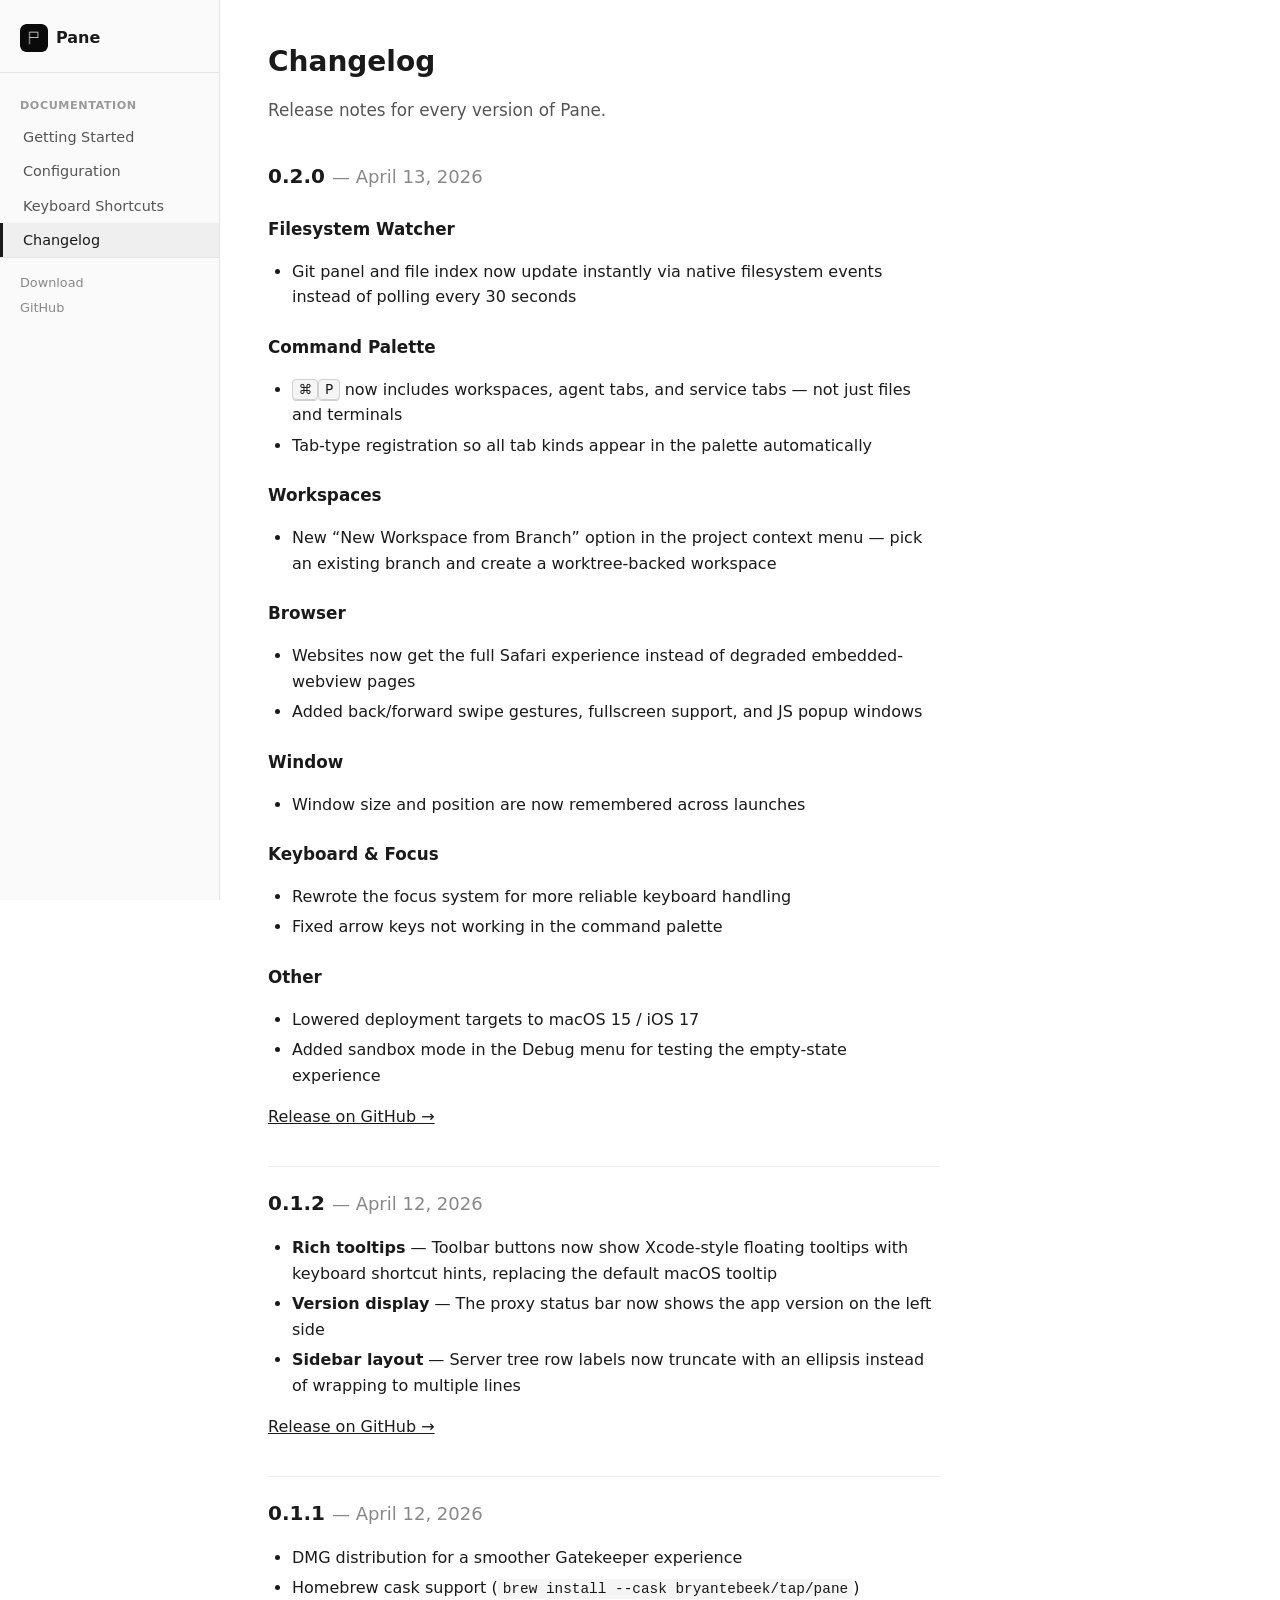
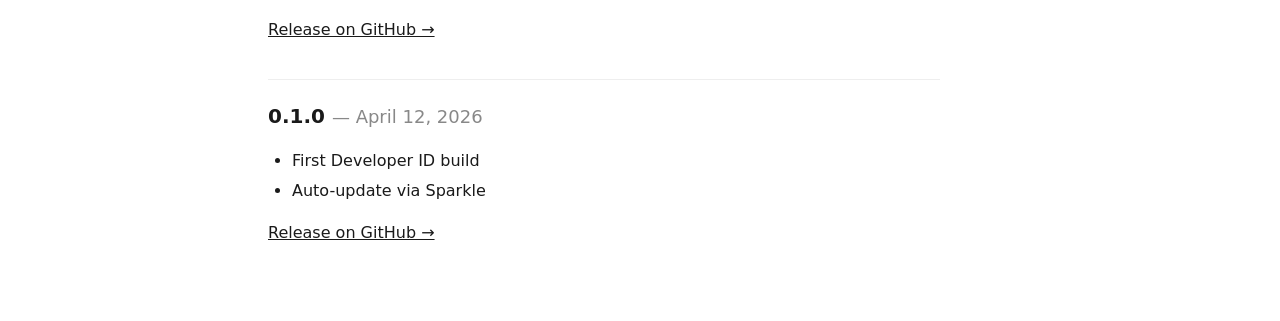
==== docs/changelog.html @ 3a4d7be1 "add: changelog page + remote-first headline - New docs/changelog.html listing every release with dat" ====
<!doctype html>
<html lang="en">
<head>
  <meta charset="utf-8">
  <title>Changelog — Pane</title>
  <meta name="viewport" content="width=device-width, initial-scale=1">
  <link rel="icon" href="../icon.png" type="image/png">
  <link rel="stylesheet" href="style.css">
</head>
<body>
  <div class="docs-layout">
    <aside class="sidebar">
      <a href="../" class="sidebar-brand">
        <img src="../icon.png" width="28" height="28" alt="Pane">
        <span>Pane</span>
      </a>
      <input type="checkbox" id="menu" class="menu-toggle">
      <label for="menu" class="menu-label">
        <svg width="18" height="18" viewBox="0 0 18 18" fill="none"><path d="M3 5h12M3 9h12M3 13h12" stroke="#555" stroke-width="1.5" stroke-linecap="round"/></svg>
      </label>
      <div class="sidebar-section">
        <div class="sidebar-heading">Documentation</div>
        <a href="getting-started.html" class="sidebar-link">Getting Started</a>
        <a href="configuration.html" class="sidebar-link">Configuration</a>
        <a href="keyboard-shortcuts.html" class="sidebar-link">Keyboard Shortcuts</a>
        <a href="changelog.html" class="sidebar-link active">Changelog</a>
      </div>
      <div class="sidebar-footer">
        <a href="https://github.com/bryantebeek/pane-releases/releases/latest">Download</a>
        <a href="https://github.com/bryantebeek/pane-releases">GitHub</a>
      </div>
    </aside>

    <article class="content">
      <h1>Changelog</h1>
      <p class="subtitle">Release notes for every version of Pane.</p>

      <h2>0.2.0 <span class="changelog-date">— April 13, 2026</span></h2>

      <h3>Filesystem Watcher</h3>
      <ul>
        <li>Git panel and file index now update instantly via native filesystem events instead of polling every 30 seconds</li>
      </ul>

      <h3>Command Palette</h3>
      <ul>
        <li><kbd>⌘</kbd><kbd>P</kbd> now includes workspaces, agent tabs, and service tabs &mdash; not just files and terminals</li>
        <li>Tab-type registration so all tab kinds appear in the palette automatically</li>
      </ul>

      <h3>Workspaces</h3>
      <ul>
        <li>New &ldquo;New Workspace from Branch&rdquo; option in the project context menu &mdash; pick an existing branch and create a worktree-backed workspace</li>
      </ul>

      <h3>Browser</h3>
      <ul>
        <li>Websites now get the full Safari experience instead of degraded embedded-webview pages</li>
        <li>Added back/forward swipe gestures, fullscreen support, and JS popup windows</li>
      </ul>

      <h3>Window</h3>
      <ul>
        <li>Window size and position are now remembered across launches</li>
      </ul>

      <h3>Keyboard &amp; Focus</h3>
      <ul>
        <li>Rewrote the focus system for more reliable keyboard handling</li>
        <li>Fixed arrow keys not working in the command palette</li>
      </ul>

      <h3>Other</h3>
      <ul>
        <li>Lowered deployment targets to macOS 15 / iOS 17</li>
        <li>Added sandbox mode in the Debug menu for testing the empty-state experience</li>
      </ul>

      <p><a href="https://github.com/bryantebeek/pane-releases/releases/tag/v0.2.0">Release on GitHub &rarr;</a></p>

      <h2>0.1.2 <span class="changelog-date">— April 12, 2026</span></h2>
      <ul>
        <li><strong>Rich tooltips</strong> &mdash; Toolbar buttons now show Xcode-style floating tooltips with keyboard shortcut hints, replacing the default macOS tooltip</li>
        <li><strong>Version display</strong> &mdash; The proxy status bar now shows the app version on the left side</li>
        <li><strong>Sidebar layout</strong> &mdash; Server tree row labels now truncate with an ellipsis instead of wrapping to multiple lines</li>
      </ul>
      <p><a href="https://github.com/bryantebeek/pane-releases/releases/tag/v0.1.2">Release on GitHub &rarr;</a></p>

      <h2>0.1.1 <span class="changelog-date">— April 12, 2026</span></h2>
      <ul>
        <li>DMG distribution for a smoother Gatekeeper experience</li>
        <li>Homebrew cask support (<code>brew install --cask bryantebeek/tap/pane</code>)</li>
      </ul>
      <p><a href="https://github.com/bryantebeek/pane-releases/releases/tag/v0.1.1">Release on GitHub &rarr;</a></p>

      <h2>0.1.0 <span class="changelog-date">— April 12, 2026</span></h2>
      <ul>
        <li>First Developer ID build</li>
        <li>Auto-update via Sparkle</li>
      </ul>
      <p><a href="https://github.com/bryantebeek/pane-releases/releases/tag/v0.1.0">Release on GitHub &rarr;</a></p>
    </article>
  </div>
</body>
</html>
---- docs/style.css ----
/* ── Reset & base ── */
*, *::before, *::after { box-sizing: border-box; }

body {
  font: 16px/1.6 -apple-system, system-ui, sans-serif;
  margin: 0;
  padding: 0;
  color: #1a1a1a;
  background: #fff;
}

a { color: #1a1a1a; }
a:hover { color: #555; }

/* ── Layout ── */
.docs-layout {
  display: grid;
  grid-template-columns: 220px 1fr;
  min-height: 100vh;
}

/* ── Sidebar ── */
.sidebar {
  position: sticky;
  top: 0;
  height: 100vh;
  overflow-y: auto;
  border-right: 1px solid #e5e5e5;
  padding: 1.5rem 0;
  background: #fafafa;
}

.sidebar-brand {
  display: flex;
  align-items: center;
  gap: 0.5rem;
  padding: 0 1.25rem 1.25rem;
  text-decoration: none;
  color: #1a1a1a;
  border-bottom: 1px solid #e5e5e5;
  margin-bottom: 0.75rem;
}
.sidebar-brand img { border-radius: 22%; }
.sidebar-brand span { font-weight: 600; font-size: 1rem; }

.sidebar-section {
  padding: 0.5rem 0 0;
}

.sidebar-heading {
  font-size: 0.7rem;
  font-weight: 600;
  text-transform: uppercase;
  letter-spacing: 0.05em;
  color: #999;
  padding: 0.25rem 1.25rem 0.35rem;
}

.sidebar-link {
  display: block;
  padding: 0.35rem 1.25rem;
  font-size: 0.9rem;
  text-decoration: none;
  color: #555;
  border-left: 3px solid transparent;
  transition: background 0.1s, color 0.1s;
}
.sidebar-link:hover {
  background: #f0f0f0;
  color: #1a1a1a;
}
.sidebar-link.active {
  color: #1a1a1a;
  font-weight: 500;
  background: #efefef;
  border-left-color: #1a1a1a;
}

.sidebar-footer {
  padding: 1rem 1.25rem 0;
  margin-top: auto;
  border-top: 1px solid #e5e5e5;
  padding-top: 0.75rem;
}

.sidebar-footer a {
  display: block;
  font-size: 0.8rem;
  color: #888;
  text-decoration: none;
  padding: 0.15rem 0;
}
.sidebar-footer a:hover { color: #1a1a1a; }

/* ── Mobile toggle ── */
.menu-toggle { display: none; }
.menu-label { display: none; }

/* ── Content ── */
.content {
  max-width: 48rem;
  padding: 2.5rem 3rem 4rem;
}

.content h1 { font-size: 1.75rem; margin: 0 0 0.25rem; }

.subtitle {
  color: #555;
  font-size: 1.05rem;
  margin: 0 0 2rem;
}

.content h2 {
  font-size: 1.25rem;
  margin: 2.25rem 0 0.75rem;
  padding-top: 1.25rem;
  border-top: 1px solid #eee;
}
.content h2:first-of-type { border-top: none; padding-top: 0; }

.content h3 { font-size: 1.05rem; margin: 1.5rem 0 0.5rem; }

.changelog-date {
  font-weight: 400;
  color: #888;
  font-size: 0.9em;
}

.content p { margin: 0.75rem 0; }

code {
  font-family: 'SF Mono', 'Menlo', monospace;
  font-size: 0.9em;
  background: #f5f5f5;
  padding: 0.15em 0.35em;
  border-radius: 4px;
}

pre {
  background: #0d0d0d;
  color: #e0e0e0;
  padding: 1rem 1.25rem;
  border-radius: 8px;
  overflow-x: auto;
  font-size: 0.9rem;
  line-height: 1.5;
}
pre code { background: none; padding: 0; color: inherit; }

.comment { color: #6a737d; }
.string { color: #79b8ff; }
.key { color: #b392f0; }

table {
  width: 100%;
  border-collapse: collapse;
  margin: 1rem 0;
  font-size: 0.95rem;
}

th {
  text-align: left;
  font-weight: 600;
  padding: 0.5rem 0.75rem;
  border-bottom: 2px solid #e5e5e5;
}

td {
  padding: 0.5rem 0.75rem;
  border-bottom: 1px solid #f0f0f0;
  vertical-align: top;
}

td:first-child { white-space: nowrap; }

kbd {
  font-family: -apple-system, system-ui, sans-serif;
  font-size: 0.85em;
  background: #f5f5f5;
  border: 1px solid #d0d0d0;
  border-radius: 4px;
  padding: 0.1em 0.4em;
  box-shadow: 0 1px 0 #d0d0d0;
}

ul, ol { padding-left: 1.5rem; }
li { margin: 0.3rem 0; }

.field-table td:first-child code { font-weight: 600; }

.note {
  background: #f8f8f8;
  border-left: 3px solid #d0d0d0;
  padding: 0.75rem 1rem;
  margin: 1rem 0;
  font-size: 0.95rem;
  color: #555;
}

/* ── Responsive ── */
@media (max-width: 768px) {
  .docs-layout {
    grid-template-columns: 1fr;
  }

  .sidebar {
    position: relative;
    height: auto;
    border-right: none;
    border-bottom: 1px solid #e5e5e5;
    padding: 0;
    overflow: visible;
  }

  .sidebar-brand {
    padding: 0.75rem 1rem;
    margin-bottom: 0;
    border-bottom: none;
  }

  /* Hamburger toggle */
  .menu-label {
    display: flex;
    align-items: center;
    justify-content: center;
    position: absolute;
    top: 0.65rem;
    right: 0.75rem;
    width: 36px;
    height: 36px;
    cursor: pointer;
    border-radius: 6px;
    z-index: 2;
  }
  .menu-label:hover { background: #eee; }
  .menu-label svg { display: block; }

  .sidebar-section {
    display: none;
    padding: 0 0 0.5rem;
    border-top: 1px solid #e5e5e5;
  }

  .sidebar-footer {
    display: none;
    border-top: 1px solid #e5e5e5;
    padding: 0.5rem 1.25rem 0.75rem;
    margin-top: 0;
  }

  .menu-toggle:checked ~ .sidebar-section,
  .menu-toggle:checked ~ .sidebar-footer {
    display: block;
  }

  .sidebar-link { padding: 0.4rem 1.25rem; }

  .content {
    padding: 1.5rem 1rem 3rem;
  }

  .content h1 { font-size: 1.4rem; }
  table { font-size: 0.85rem; }
  td, th { padding: 0.4rem 0.5rem; }
}
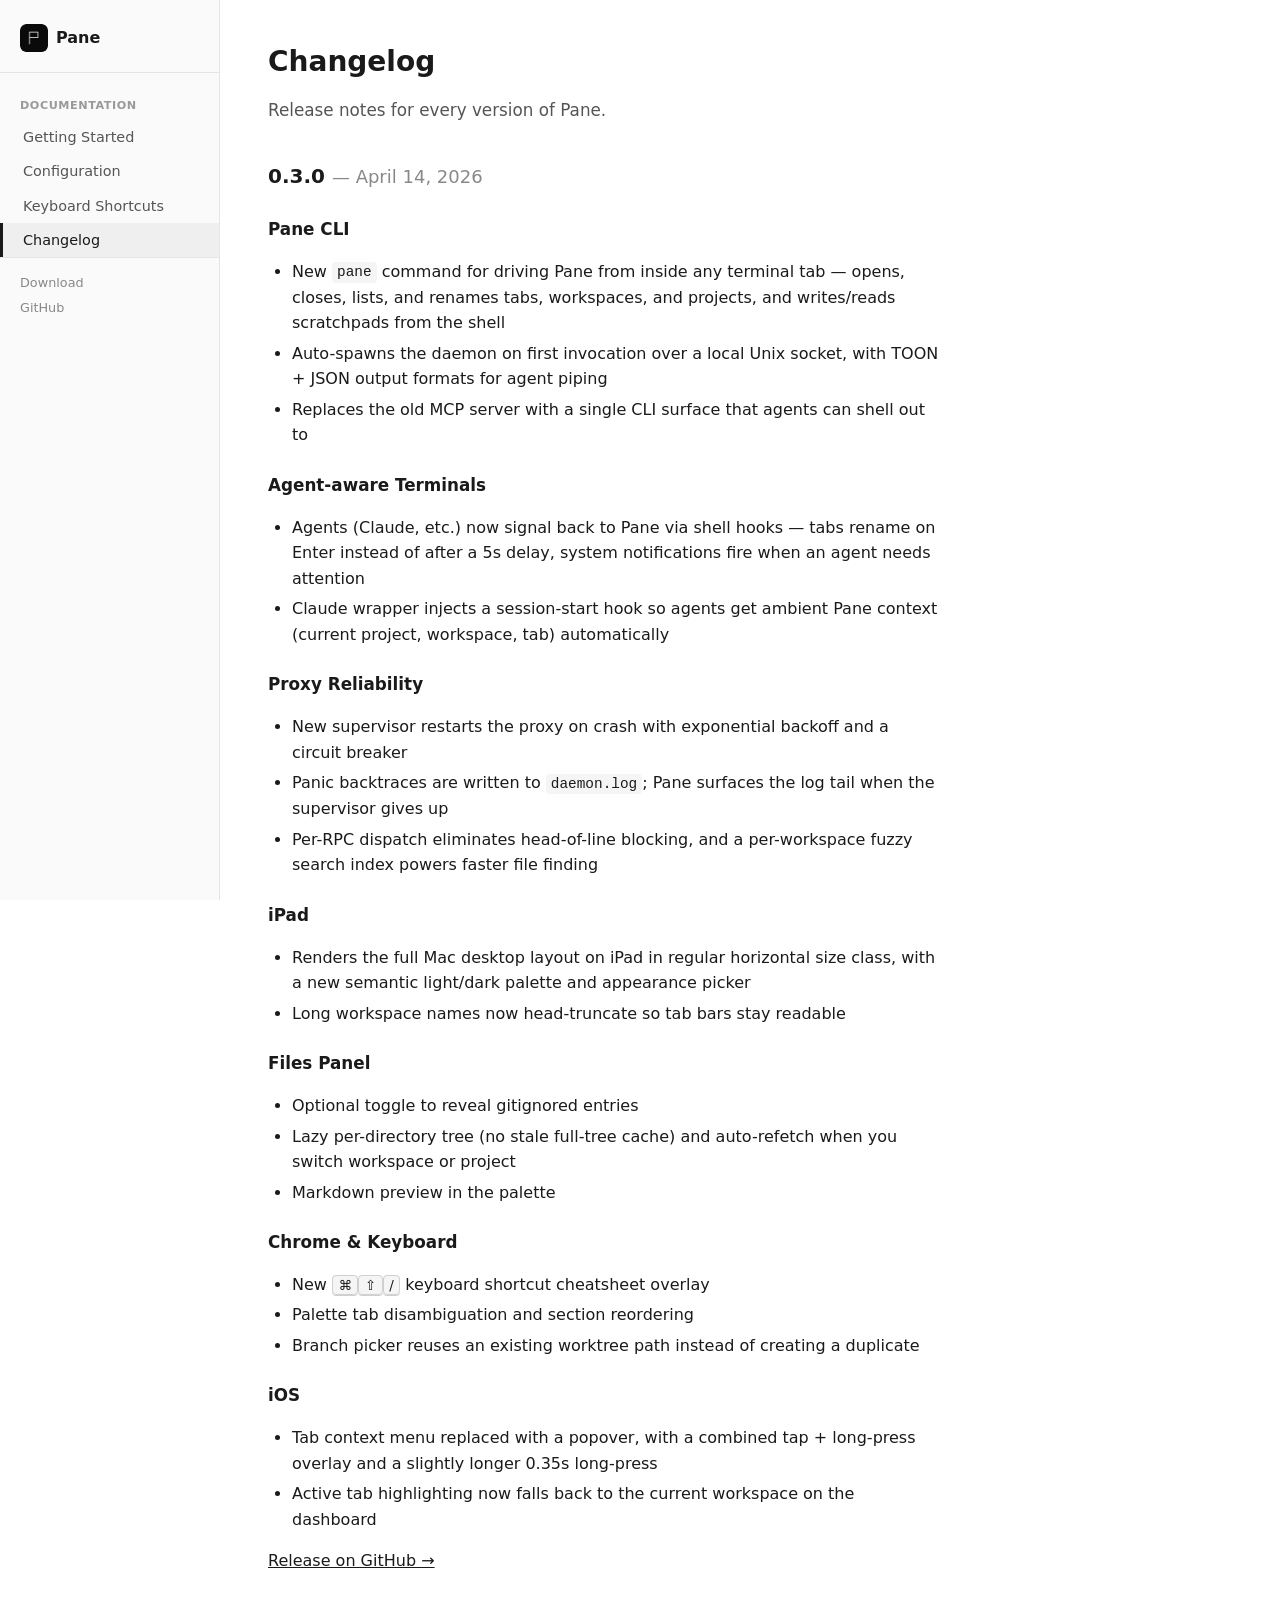
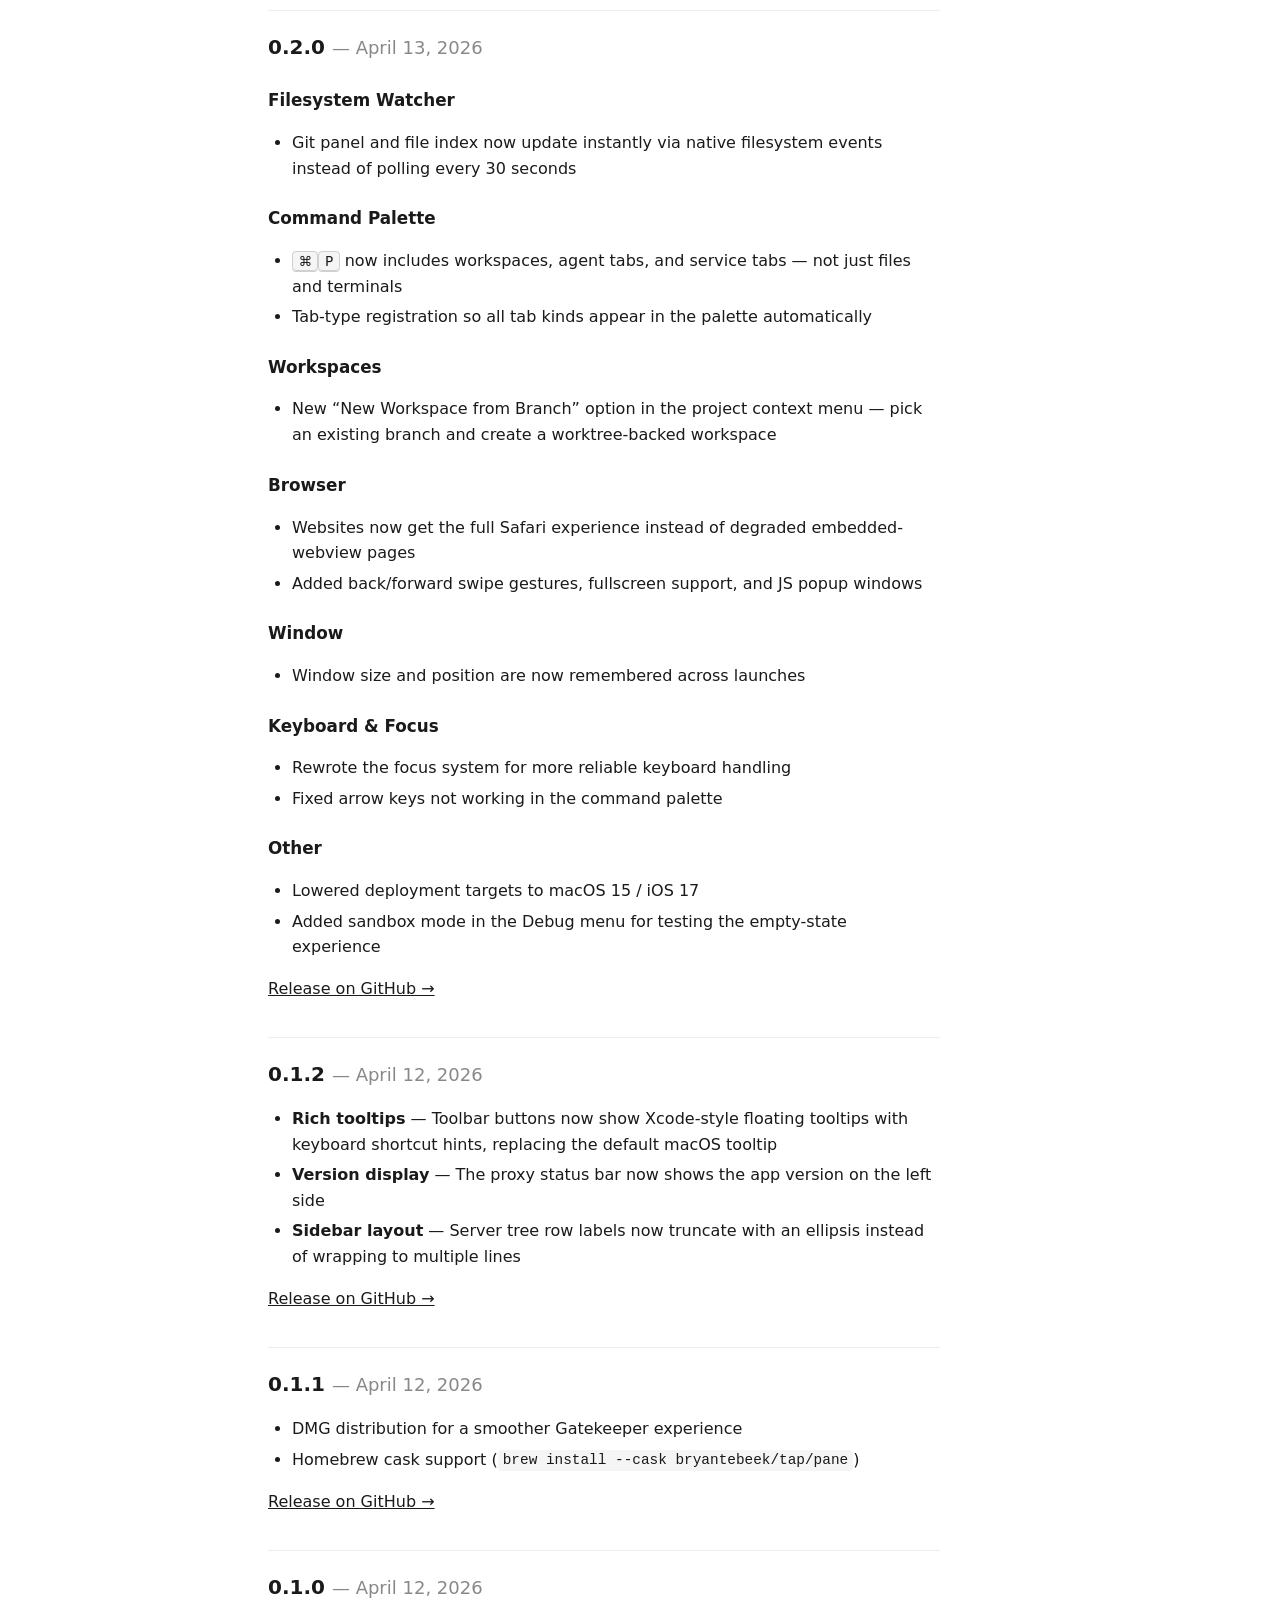
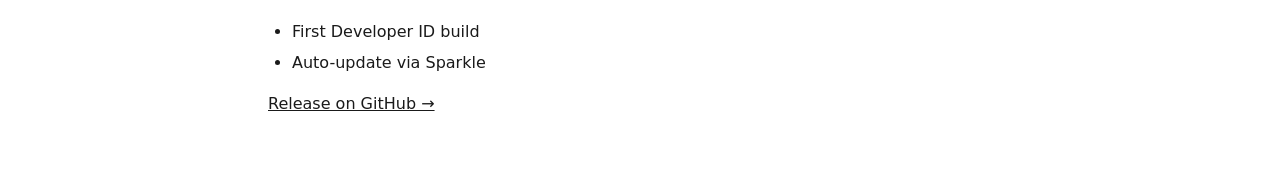
==== commit 0f96e3f2: "release: v0.3.0" ====
--- a/docs/changelog.html
+++ b/docs/changelog.html
@@ -34,6 +34,56 @@
     <article class="content">
       <h1>Changelog</h1>
       <p class="subtitle">Release notes for every version of Pane.</p>
+
+      <h2>0.3.0 <span class="changelog-date">— April 14, 2026</span></h2>
+
+      <h3>Pane CLI</h3>
+      <ul>
+        <li>New <code>pane</code> command for driving Pane from inside any terminal tab &mdash; opens, closes, lists, and renames tabs, workspaces, and projects, and writes/reads scratchpads from the shell</li>
+        <li>Auto-spawns the daemon on first invocation over a local Unix socket, with TOON + JSON output formats for agent piping</li>
+        <li>Replaces the old MCP server with a single CLI surface that agents can shell out to</li>
+      </ul>
+
+      <h3>Agent-aware Terminals</h3>
+      <ul>
+        <li>Agents (Claude, etc.) now signal back to Pane via shell hooks &mdash; tabs rename on Enter instead of after a 5s delay, system notifications fire when an agent needs attention</li>
+        <li>Claude wrapper injects a session-start hook so agents get ambient Pane context (current project, workspace, tab) automatically</li>
+      </ul>
+
+      <h3>Proxy Reliability</h3>
+      <ul>
+        <li>New supervisor restarts the proxy on crash with exponential backoff and a circuit breaker</li>
+        <li>Panic backtraces are written to <code>daemon.log</code>; Pane surfaces the log tail when the supervisor gives up</li>
+        <li>Per-RPC dispatch eliminates head-of-line blocking, and a per-workspace fuzzy search index powers faster file finding</li>
+      </ul>
+
+      <h3>iPad</h3>
+      <ul>
+        <li>Renders the full Mac desktop layout on iPad in regular horizontal size class, with a new semantic light/dark palette and appearance picker</li>
+        <li>Long workspace names now head-truncate so tab bars stay readable</li>
+      </ul>
+
+      <h3>Files Panel</h3>
+      <ul>
+        <li>Optional toggle to reveal gitignored entries</li>
+        <li>Lazy per-directory tree (no stale full-tree cache) and auto-refetch when you switch workspace or project</li>
+        <li>Markdown preview in the palette</li>
+      </ul>
+
+      <h3>Chrome &amp; Keyboard</h3>
+      <ul>
+        <li>New <kbd>⌘</kbd><kbd>⇧</kbd><kbd>/</kbd> keyboard shortcut cheatsheet overlay</li>
+        <li>Palette tab disambiguation and section reordering</li>
+        <li>Branch picker reuses an existing worktree path instead of creating a duplicate</li>
+      </ul>
+
+      <h3>iOS</h3>
+      <ul>
+        <li>Tab context menu replaced with a popover, with a combined tap + long-press overlay and a slightly longer 0.35s long-press</li>
+        <li>Active tab highlighting now falls back to the current workspace on the dashboard</li>
+      </ul>
+
+      <p><a href="https://github.com/bryantebeek/pane-releases/releases/tag/v0.3.0">Release on GitHub &rarr;</a></p>
 
       <h2>0.2.0 <span class="changelog-date">— April 13, 2026</span></h2>
 
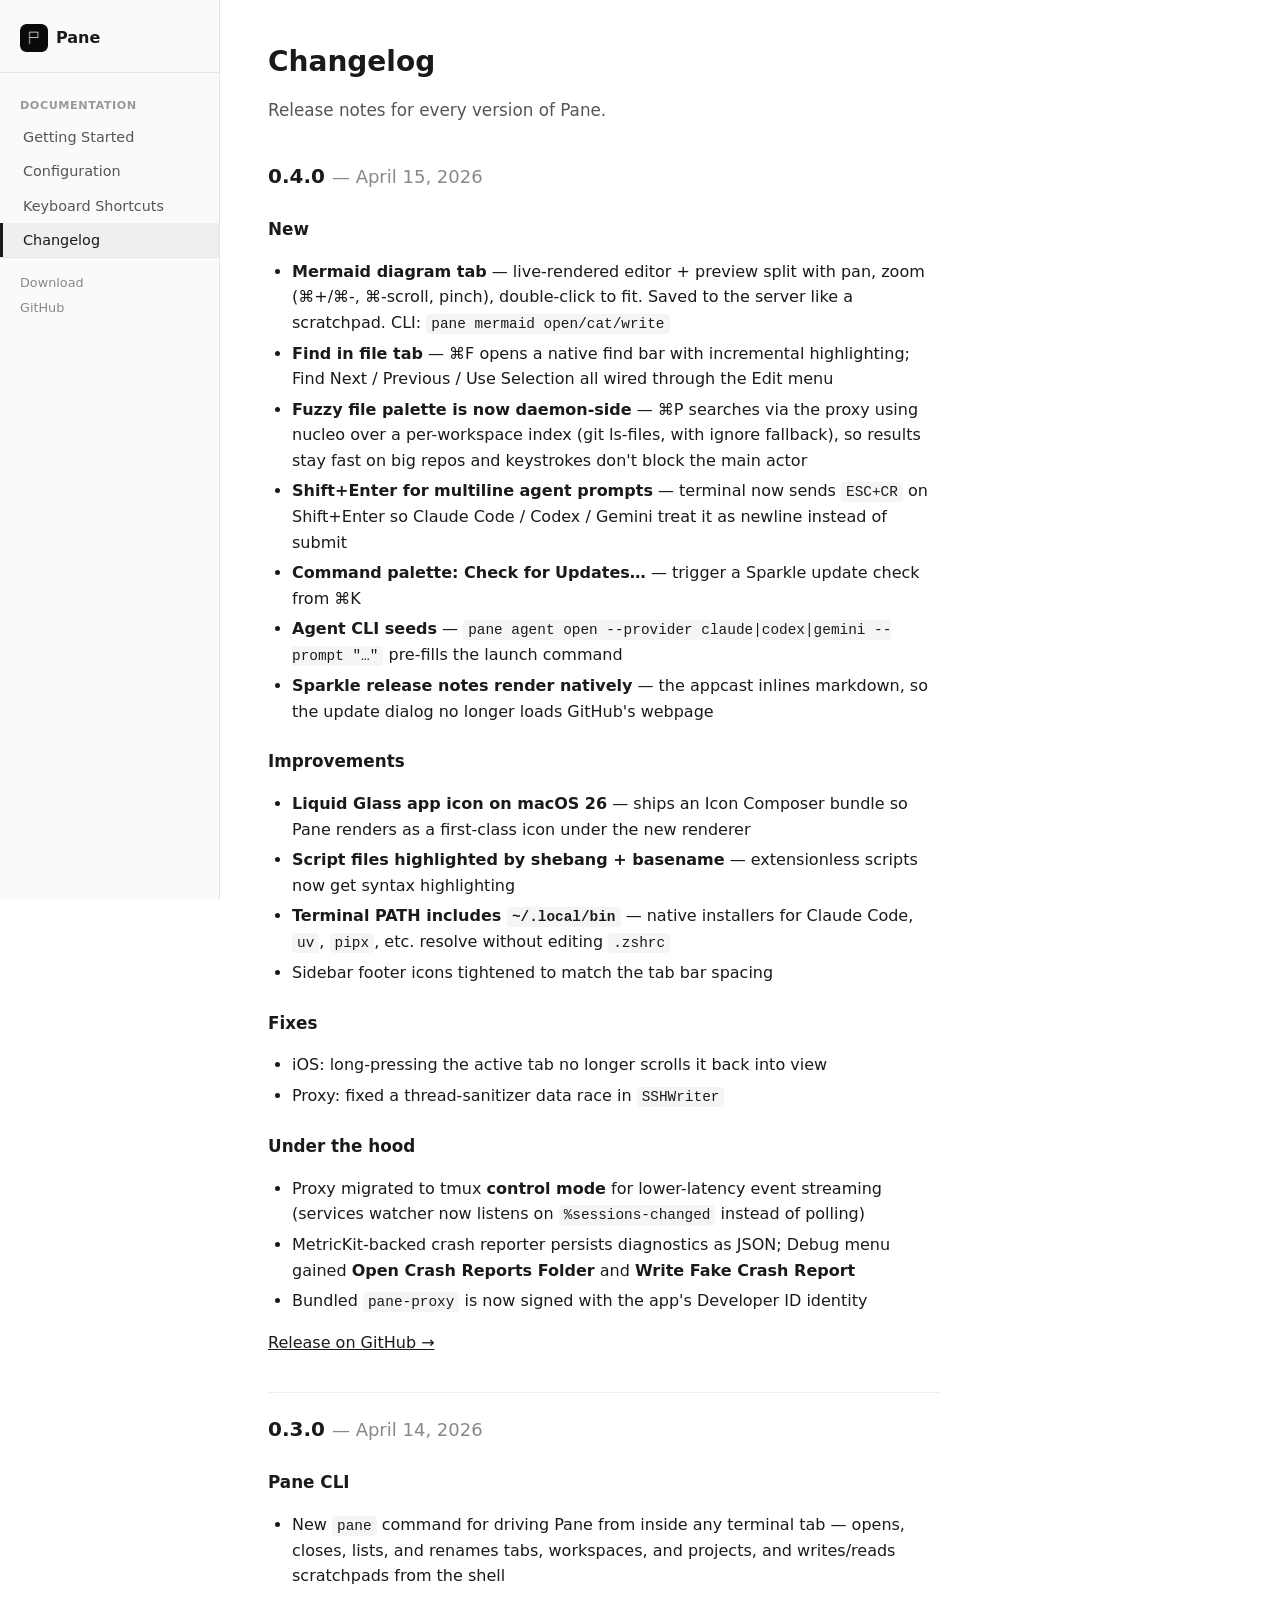
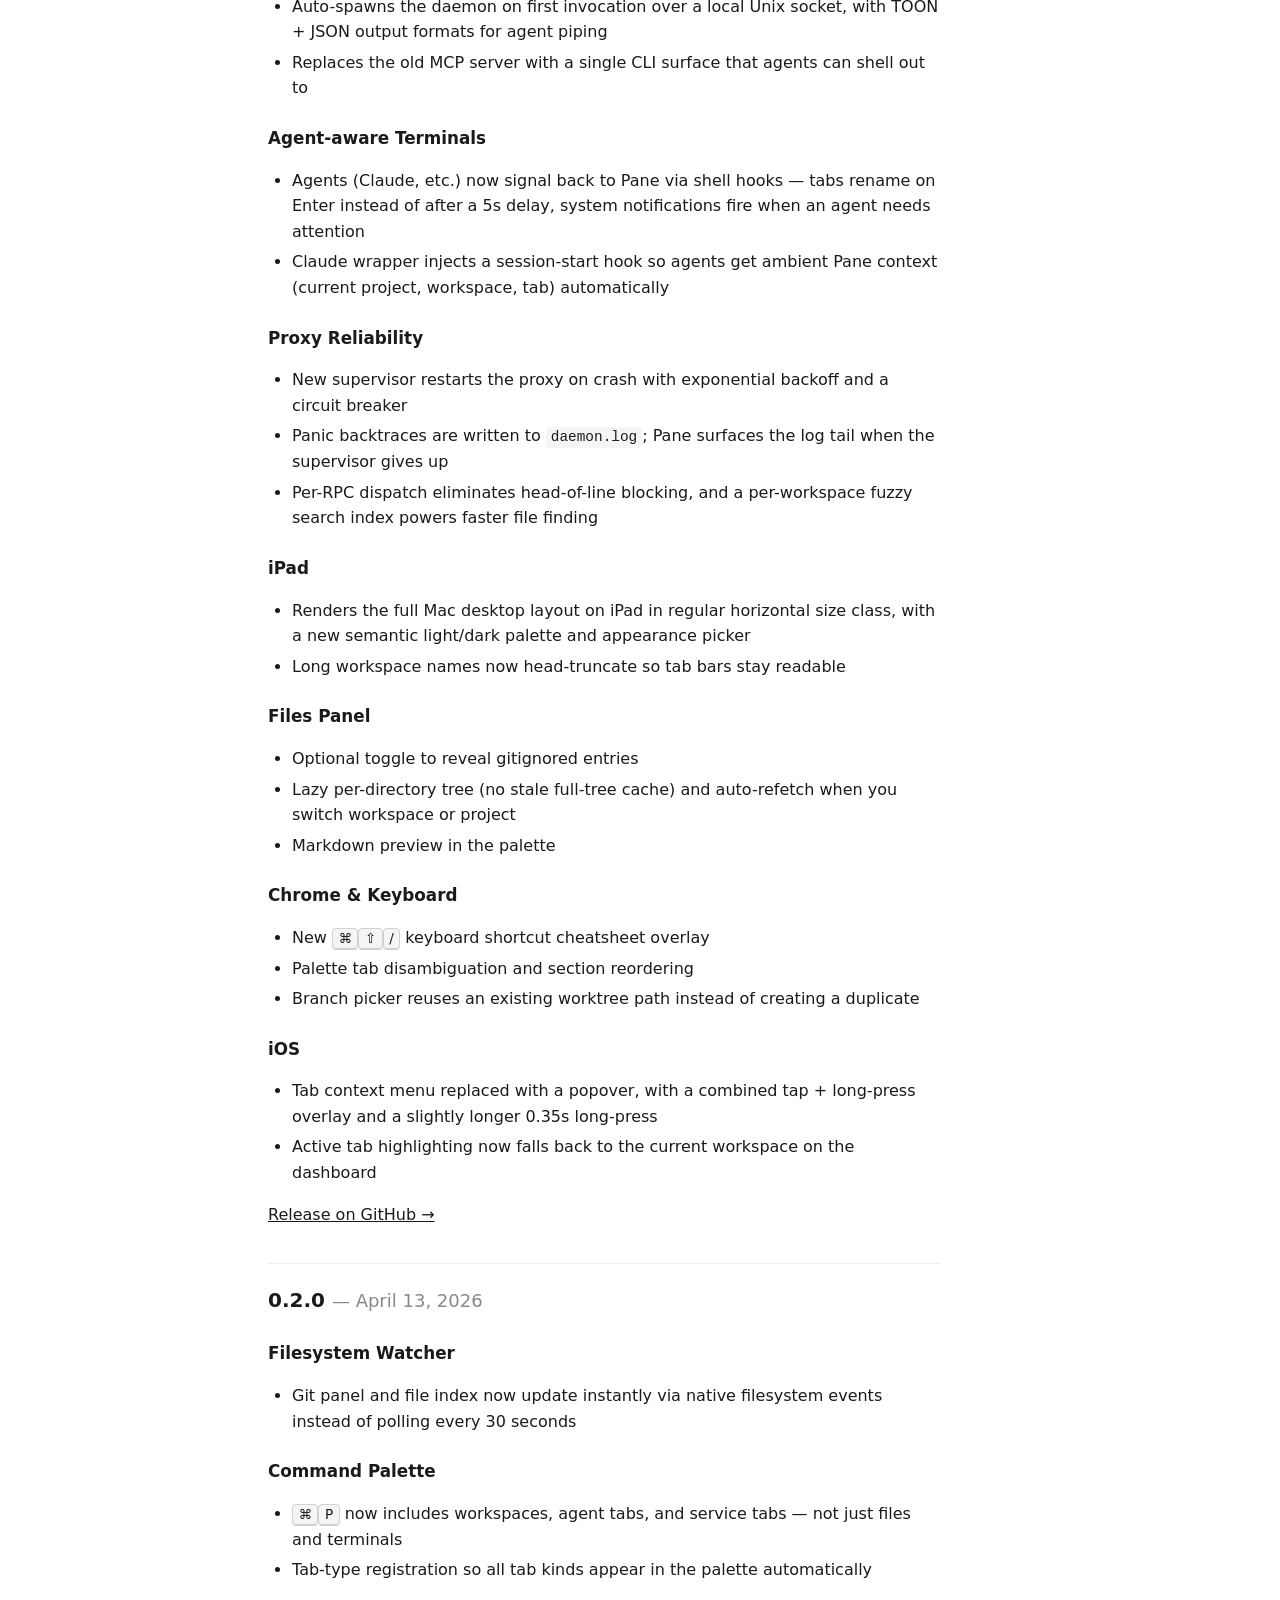
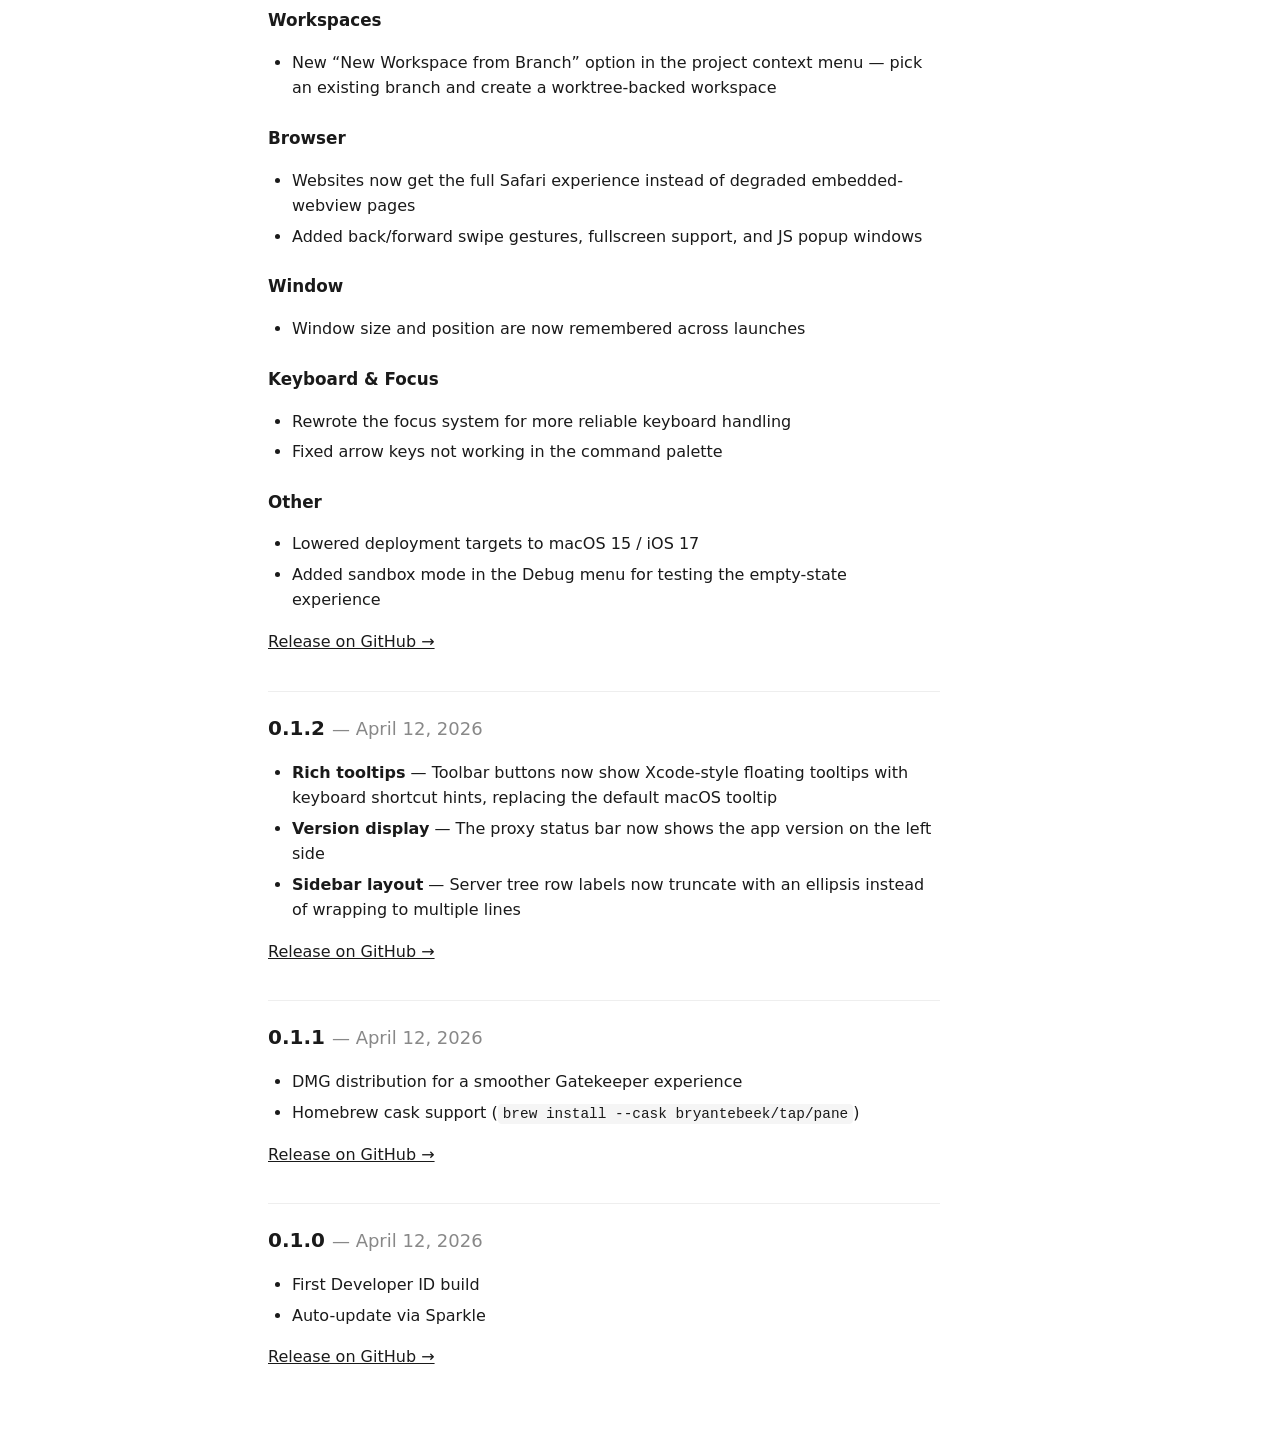
==== commit 786fce16: "release: v0.4.0" ====
--- a/docs/changelog.html
+++ b/docs/changelog.html
@@ -34,6 +34,42 @@
     <article class="content">
       <h1>Changelog</h1>
       <p class="subtitle">Release notes for every version of Pane.</p>
+
+      <h2>0.4.0 <span class="changelog-date">— April 15, 2026</span></h2>
+
+      <h3>New</h3>
+      <ul>
+        <li><strong>Mermaid diagram tab</strong> &mdash; live-rendered editor + preview split with pan, zoom (⌘+/⌘-, ⌘-scroll, pinch), double-click to fit. Saved to the server like a scratchpad. CLI: <code>pane mermaid open/cat/write</code></li>
+        <li><strong>Find in file tab</strong> &mdash; ⌘F opens a native find bar with incremental highlighting; Find Next / Previous / Use Selection all wired through the Edit menu</li>
+        <li><strong>Fuzzy file palette is now daemon-side</strong> &mdash; ⌘P searches via the proxy using nucleo over a per-workspace index (git ls-files, with ignore fallback), so results stay fast on big repos and keystrokes don't block the main actor</li>
+        <li><strong>Shift+Enter for multiline agent prompts</strong> &mdash; terminal now sends <code>ESC+CR</code> on Shift+Enter so Claude Code / Codex / Gemini treat it as newline instead of submit</li>
+        <li><strong>Command palette: Check for Updates…</strong> &mdash; trigger a Sparkle update check from ⌘K</li>
+        <li><strong>Agent CLI seeds</strong> &mdash; <code>pane agent open --provider claude|codex|gemini --prompt "…"</code> pre-fills the launch command</li>
+        <li><strong>Sparkle release notes render natively</strong> &mdash; the appcast inlines markdown, so the update dialog no longer loads GitHub's webpage</li>
+      </ul>
+
+      <h3>Improvements</h3>
+      <ul>
+        <li><strong>Liquid Glass app icon on macOS 26</strong> &mdash; ships an Icon Composer bundle so Pane renders as a first-class icon under the new renderer</li>
+        <li><strong>Script files highlighted by shebang + basename</strong> &mdash; extensionless scripts now get syntax highlighting</li>
+        <li><strong>Terminal PATH includes <code>~/.local/bin</code></strong> &mdash; native installers for Claude Code, <code>uv</code>, <code>pipx</code>, etc. resolve without editing <code>.zshrc</code></li>
+        <li>Sidebar footer icons tightened to match the tab bar spacing</li>
+      </ul>
+
+      <h3>Fixes</h3>
+      <ul>
+        <li>iOS: long-pressing the active tab no longer scrolls it back into view</li>
+        <li>Proxy: fixed a thread-sanitizer data race in <code>SSHWriter</code></li>
+      </ul>
+
+      <h3>Under the hood</h3>
+      <ul>
+        <li>Proxy migrated to tmux <strong>control mode</strong> for lower-latency event streaming (services watcher now listens on <code>%sessions-changed</code> instead of polling)</li>
+        <li>MetricKit-backed crash reporter persists diagnostics as JSON; Debug menu gained <strong>Open Crash Reports Folder</strong> and <strong>Write Fake Crash Report</strong></li>
+        <li>Bundled <code>pane-proxy</code> is now signed with the app's Developer ID identity</li>
+      </ul>
+
+      <p><a href="https://github.com/bryantebeek/pane-releases/releases/tag/v0.4.0">Release on GitHub →</a></p>
 
       <h2>0.3.0 <span class="changelog-date">— April 14, 2026</span></h2>
 
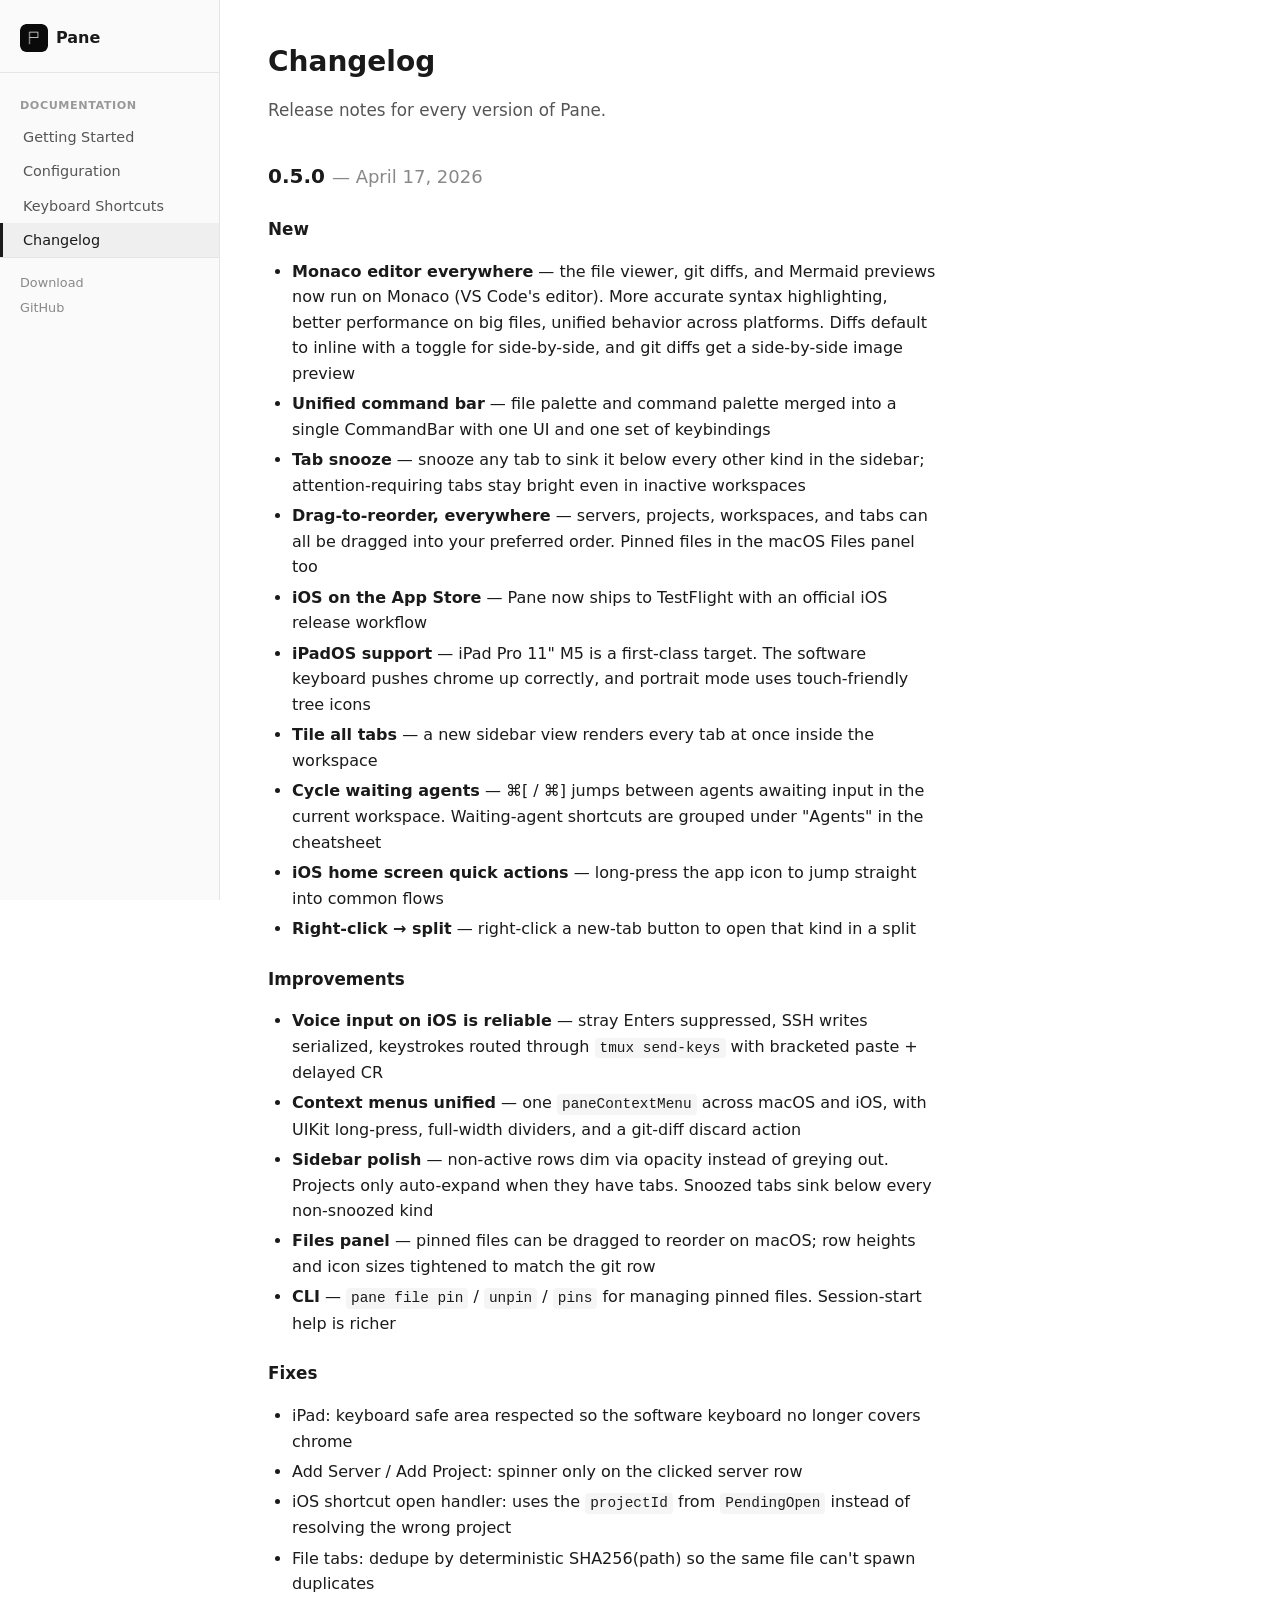
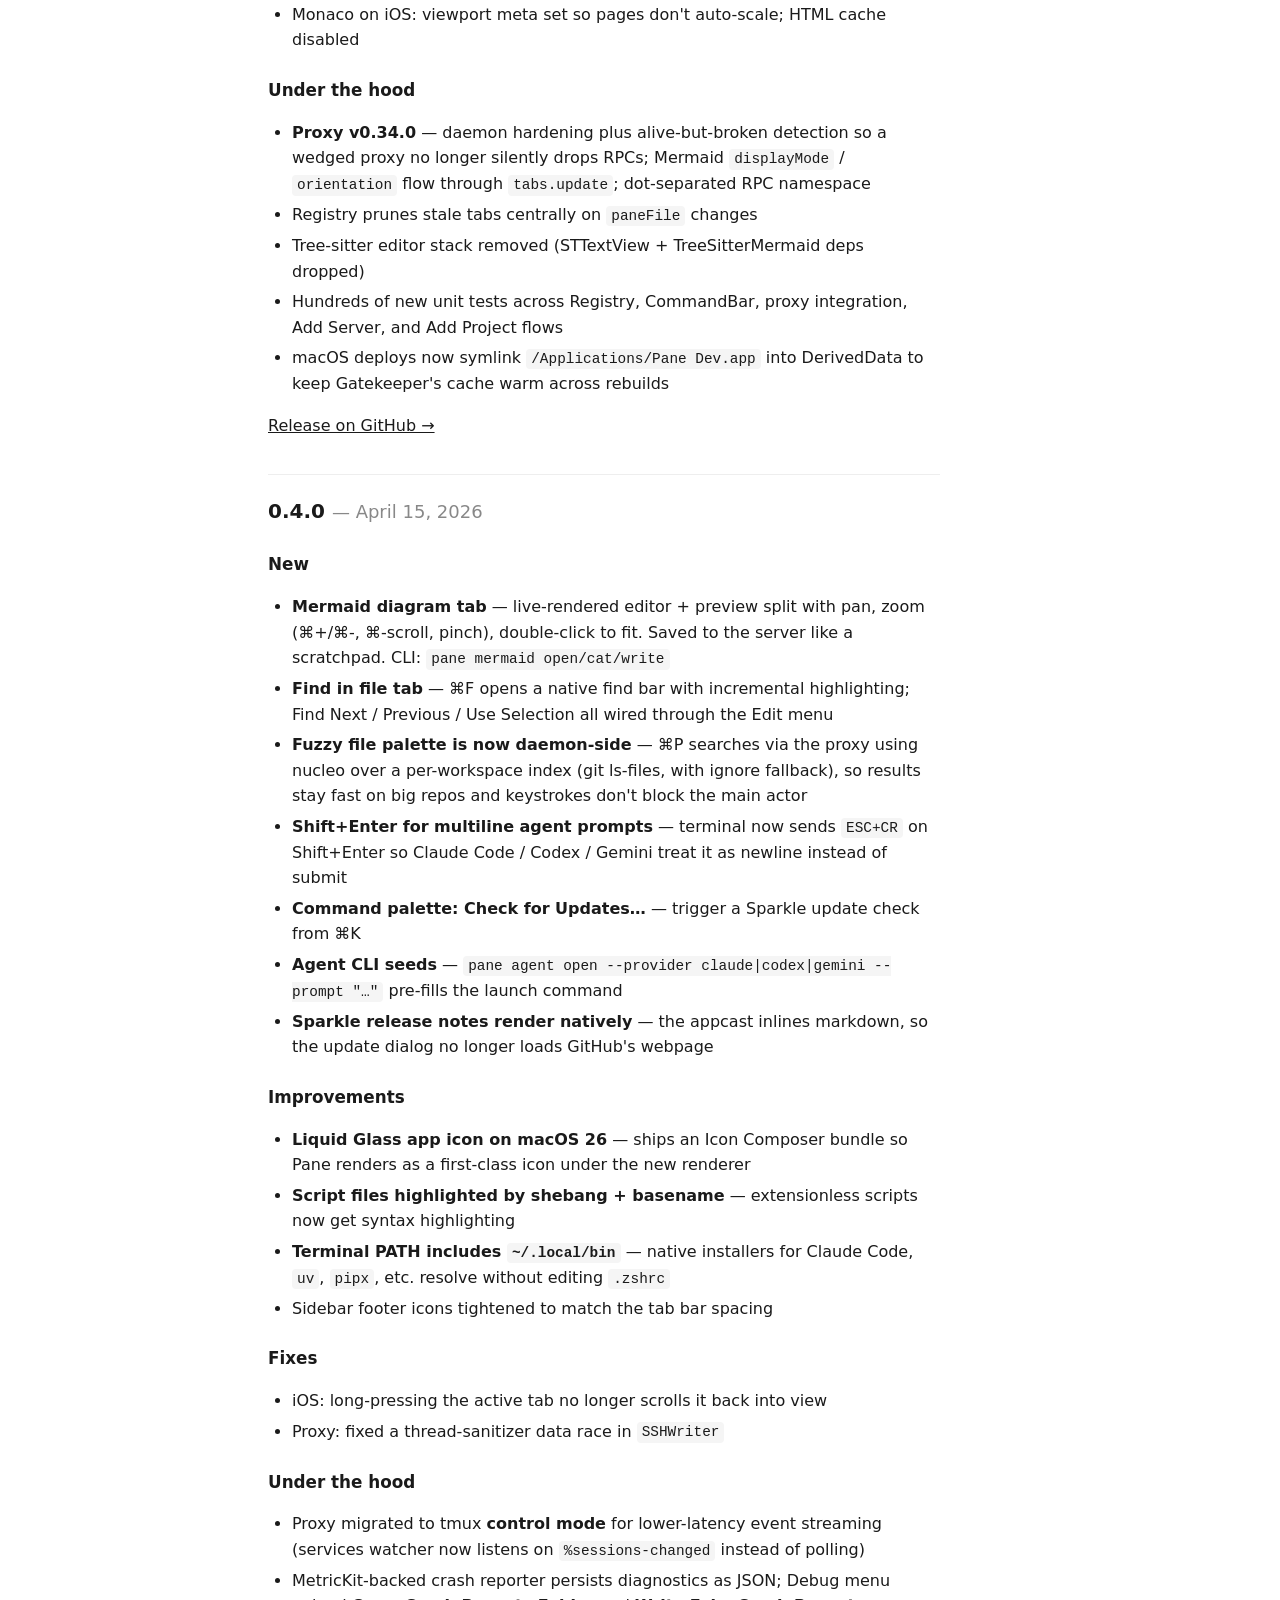
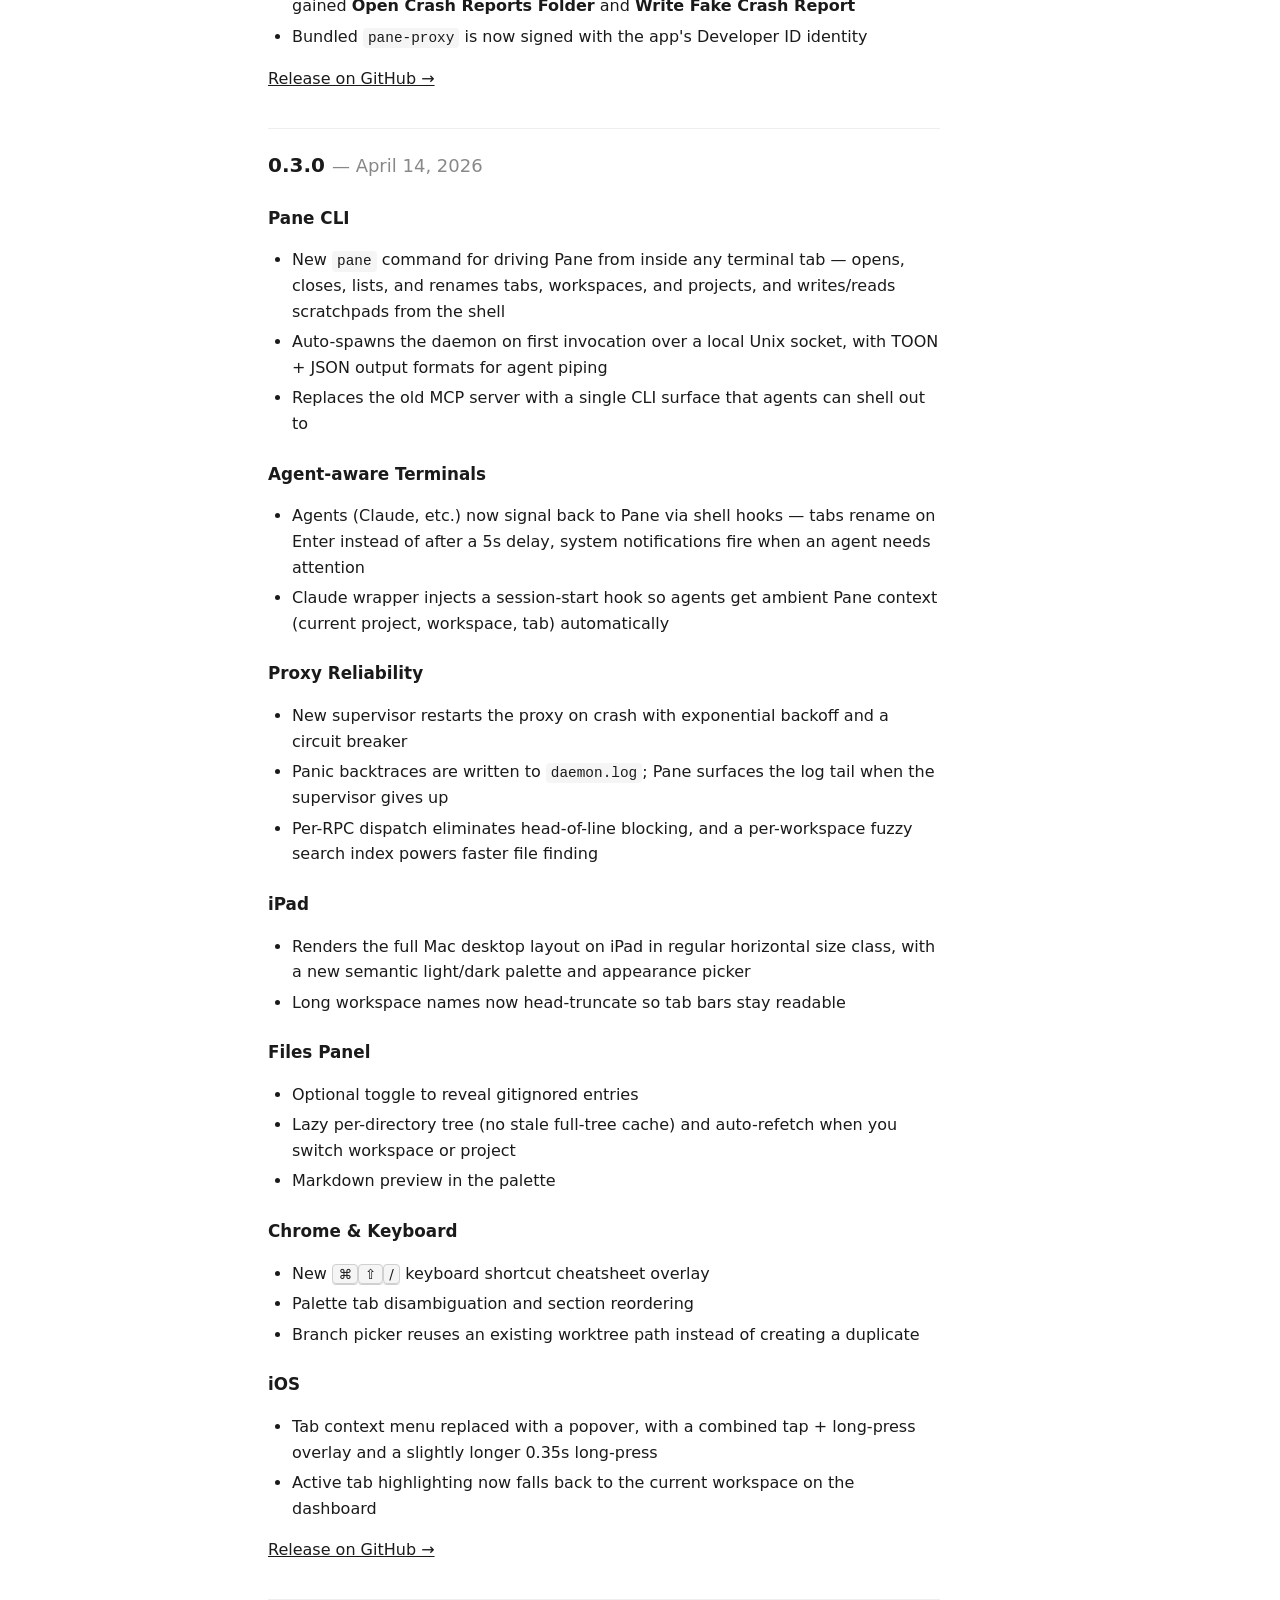
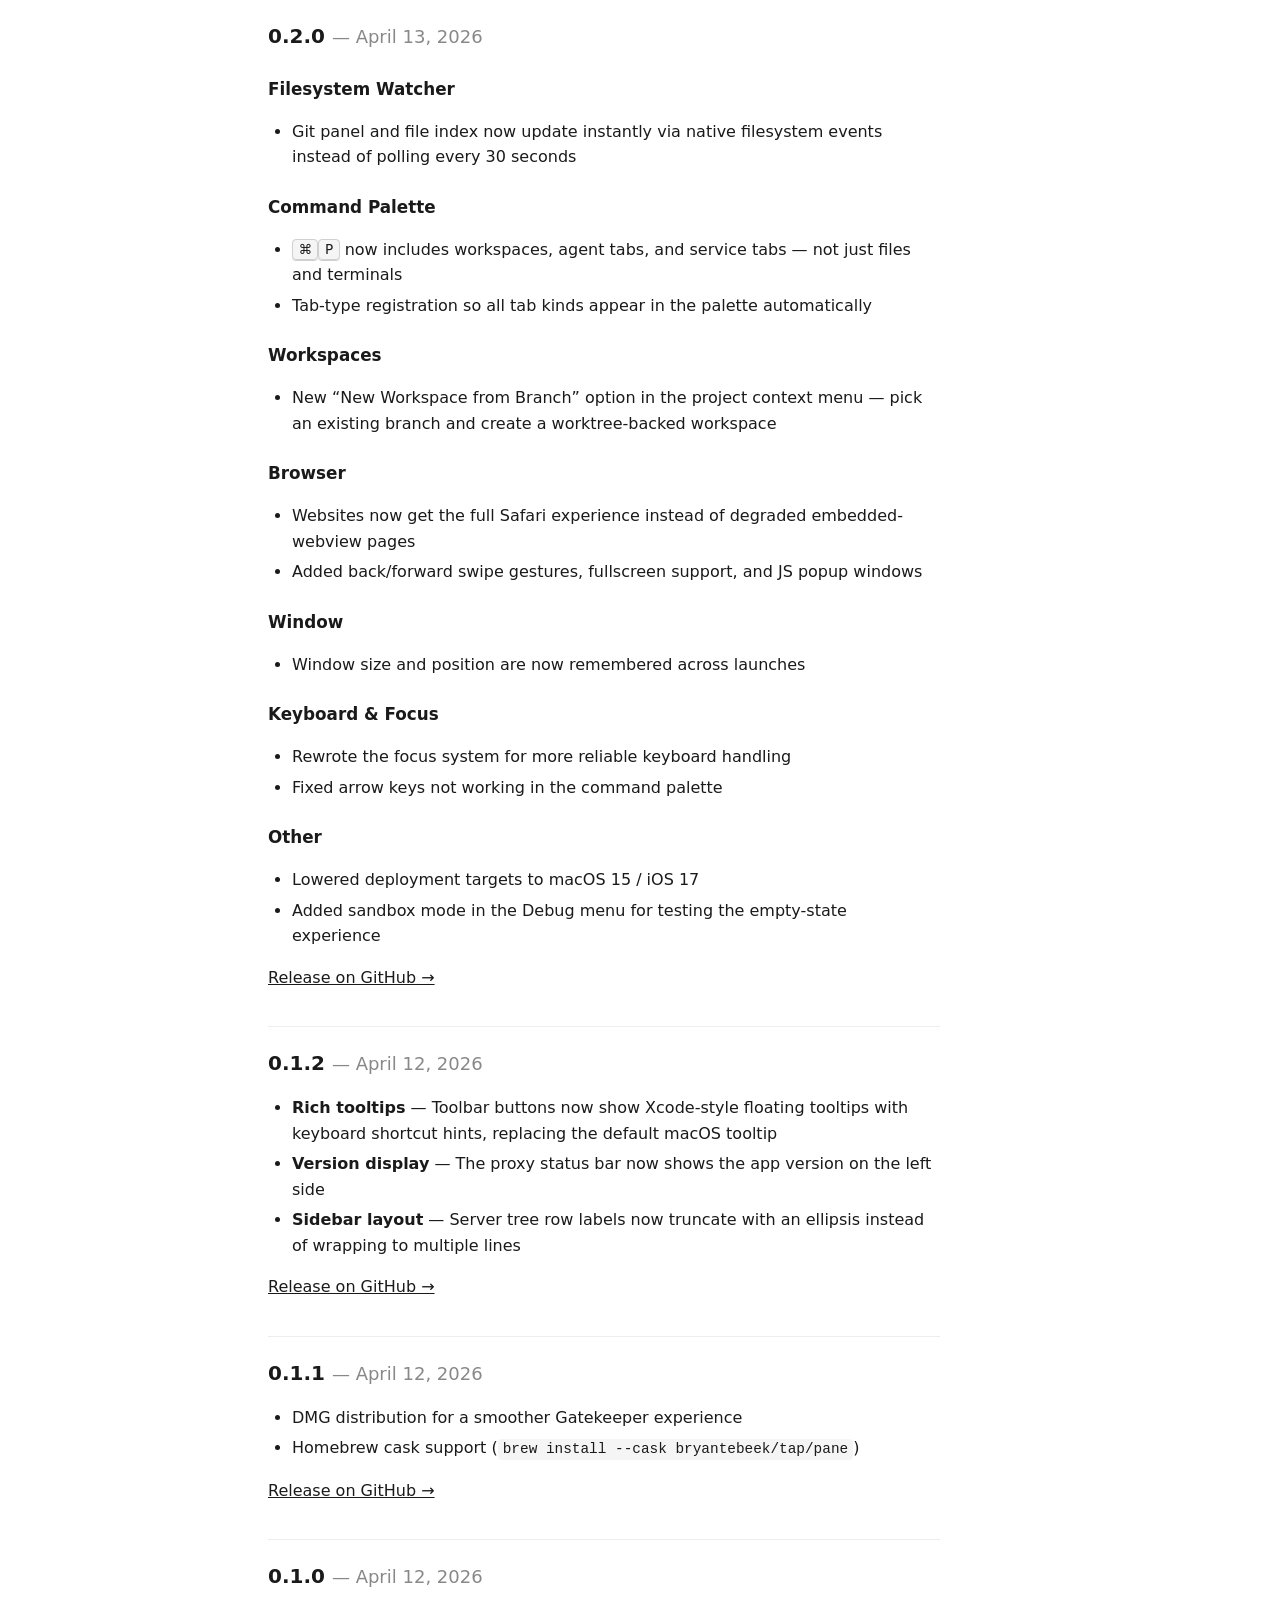
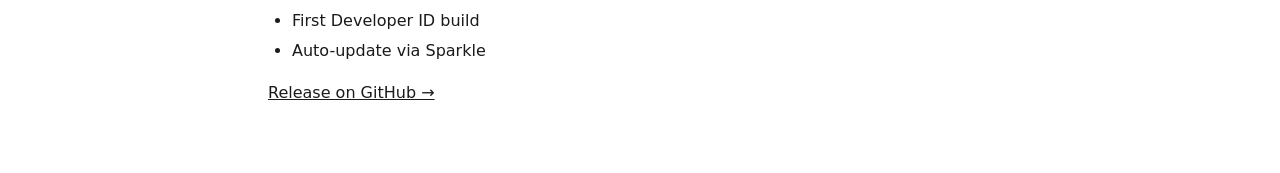
==== commit bb679ab4: "release: v0.5.0 Co-Authored-By: Claude Opus 4.7 (1M context) <noreply@anthropic.com>" ====
--- a/docs/changelog.html
+++ b/docs/changelog.html
@@ -35,6 +35,51 @@
       <h1>Changelog</h1>
       <p class="subtitle">Release notes for every version of Pane.</p>
 
+      <h2>0.5.0 <span class="changelog-date">— April 17, 2026</span></h2>
+
+      <h3>New</h3>
+      <ul>
+        <li><strong>Monaco editor everywhere</strong> &mdash; the file viewer, git diffs, and Mermaid previews now run on Monaco (VS Code's editor). More accurate syntax highlighting, better performance on big files, unified behavior across platforms. Diffs default to inline with a toggle for side-by-side, and git diffs get a side-by-side image preview</li>
+        <li><strong>Unified command bar</strong> &mdash; file palette and command palette merged into a single CommandBar with one UI and one set of keybindings</li>
+        <li><strong>Tab snooze</strong> &mdash; snooze any tab to sink it below every other kind in the sidebar; attention-requiring tabs stay bright even in inactive workspaces</li>
+        <li><strong>Drag-to-reorder, everywhere</strong> &mdash; servers, projects, workspaces, and tabs can all be dragged into your preferred order. Pinned files in the macOS Files panel too</li>
+        <li><strong>iOS on the App Store</strong> &mdash; Pane now ships to TestFlight with an official iOS release workflow</li>
+        <li><strong>iPadOS support</strong> &mdash; iPad Pro 11" M5 is a first-class target. The software keyboard pushes chrome up correctly, and portrait mode uses touch-friendly tree icons</li>
+        <li><strong>Tile all tabs</strong> &mdash; a new sidebar view renders every tab at once inside the workspace</li>
+        <li><strong>Cycle waiting agents</strong> &mdash; ⌘[ / ⌘] jumps between agents awaiting input in the current workspace. Waiting-agent shortcuts are grouped under "Agents" in the cheatsheet</li>
+        <li><strong>iOS home screen quick actions</strong> &mdash; long-press the app icon to jump straight into common flows</li>
+        <li><strong>Right-click → split</strong> &mdash; right-click a new-tab button to open that kind in a split</li>
+      </ul>
+
+      <h3>Improvements</h3>
+      <ul>
+        <li><strong>Voice input on iOS is reliable</strong> &mdash; stray Enters suppressed, SSH writes serialized, keystrokes routed through <code>tmux send-keys</code> with bracketed paste + delayed CR</li>
+        <li><strong>Context menus unified</strong> &mdash; one <code>paneContextMenu</code> across macOS and iOS, with UIKit long-press, full-width dividers, and a git-diff discard action</li>
+        <li><strong>Sidebar polish</strong> &mdash; non-active rows dim via opacity instead of greying out. Projects only auto-expand when they have tabs. Snoozed tabs sink below every non-snoozed kind</li>
+        <li><strong>Files panel</strong> &mdash; pinned files can be dragged to reorder on macOS; row heights and icon sizes tightened to match the git row</li>
+        <li><strong>CLI</strong> &mdash; <code>pane file pin</code> / <code>unpin</code> / <code>pins</code> for managing pinned files. Session-start help is richer</li>
+      </ul>
+
+      <h3>Fixes</h3>
+      <ul>
+        <li>iPad: keyboard safe area respected so the software keyboard no longer covers chrome</li>
+        <li>Add Server / Add Project: spinner only on the clicked server row</li>
+        <li>iOS shortcut open handler: uses the <code>projectId</code> from <code>PendingOpen</code> instead of resolving the wrong project</li>
+        <li>File tabs: dedupe by deterministic SHA256(path) so the same file can't spawn duplicates</li>
+        <li>Monaco on iOS: viewport meta set so pages don't auto-scale; HTML cache disabled</li>
+      </ul>
+
+      <h3>Under the hood</h3>
+      <ul>
+        <li><strong>Proxy v0.34.0</strong> &mdash; daemon hardening plus alive-but-broken detection so a wedged proxy no longer silently drops RPCs; Mermaid <code>displayMode</code> / <code>orientation</code> flow through <code>tabs.update</code>; dot-separated RPC namespace</li>
+        <li>Registry prunes stale tabs centrally on <code>paneFile</code> changes</li>
+        <li>Tree-sitter editor stack removed (STTextView + TreeSitterMermaid deps dropped)</li>
+        <li>Hundreds of new unit tests across Registry, CommandBar, proxy integration, Add Server, and Add Project flows</li>
+        <li>macOS deploys now symlink <code>/Applications/Pane Dev.app</code> into DerivedData to keep Gatekeeper's cache warm across rebuilds</li>
+      </ul>
+
+      <p><a href="https://github.com/bryantebeek/pane-releases/releases/tag/v0.5.0">Release on GitHub →</a></p>
+
       <h2>0.4.0 <span class="changelog-date">— April 15, 2026</span></h2>
 
       <h3>New</h3>
